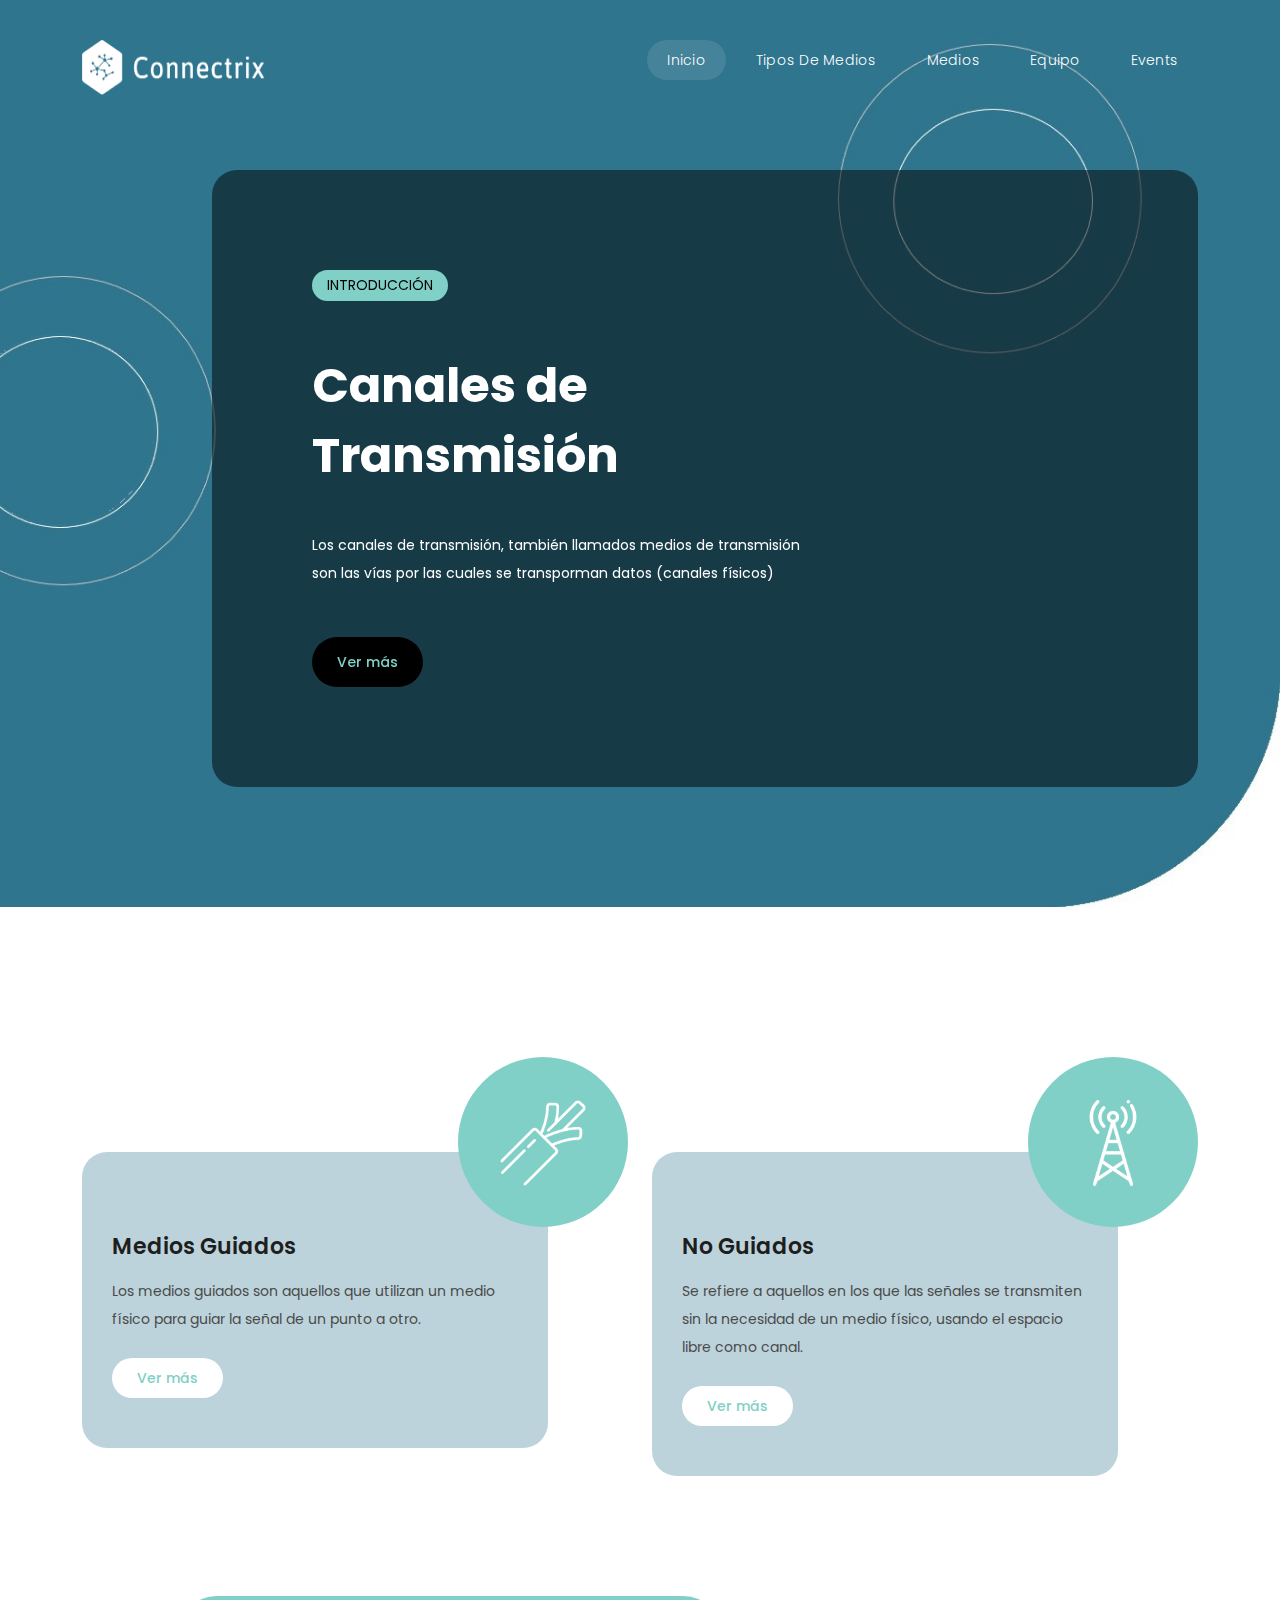
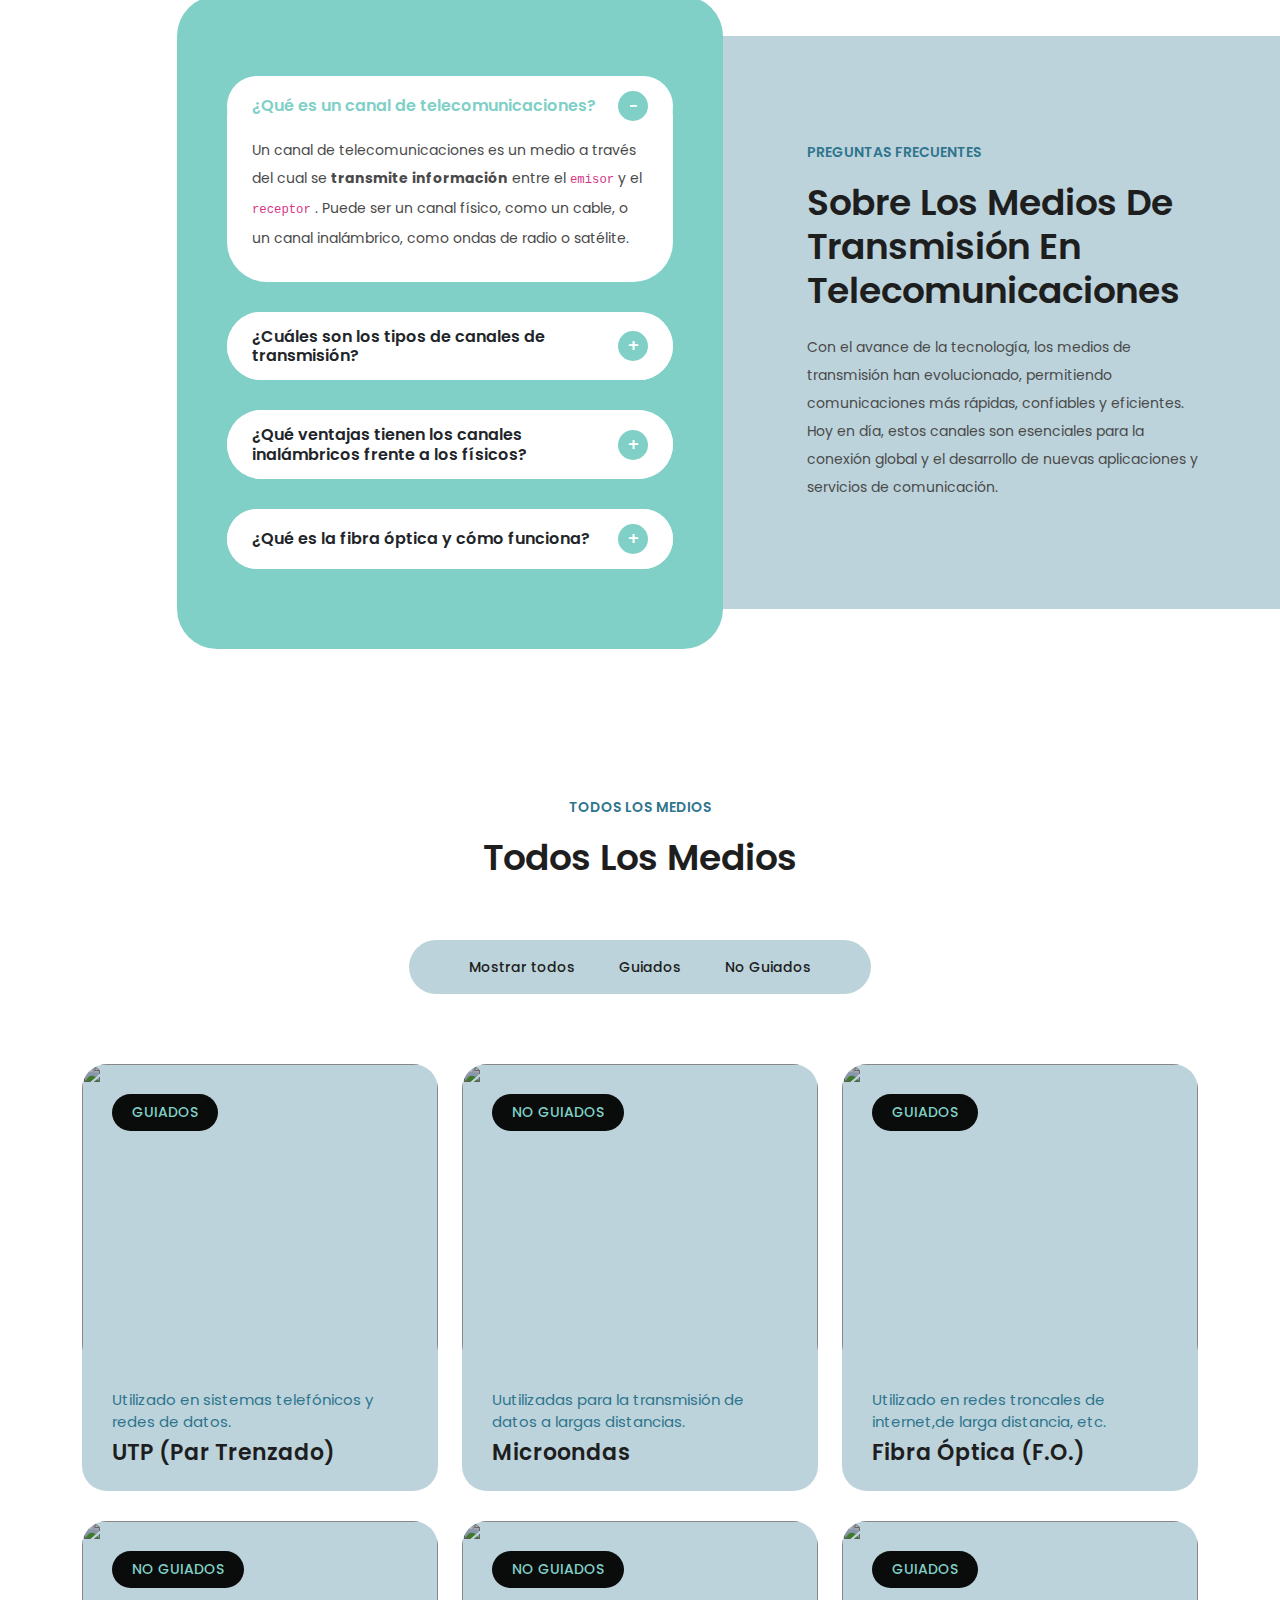
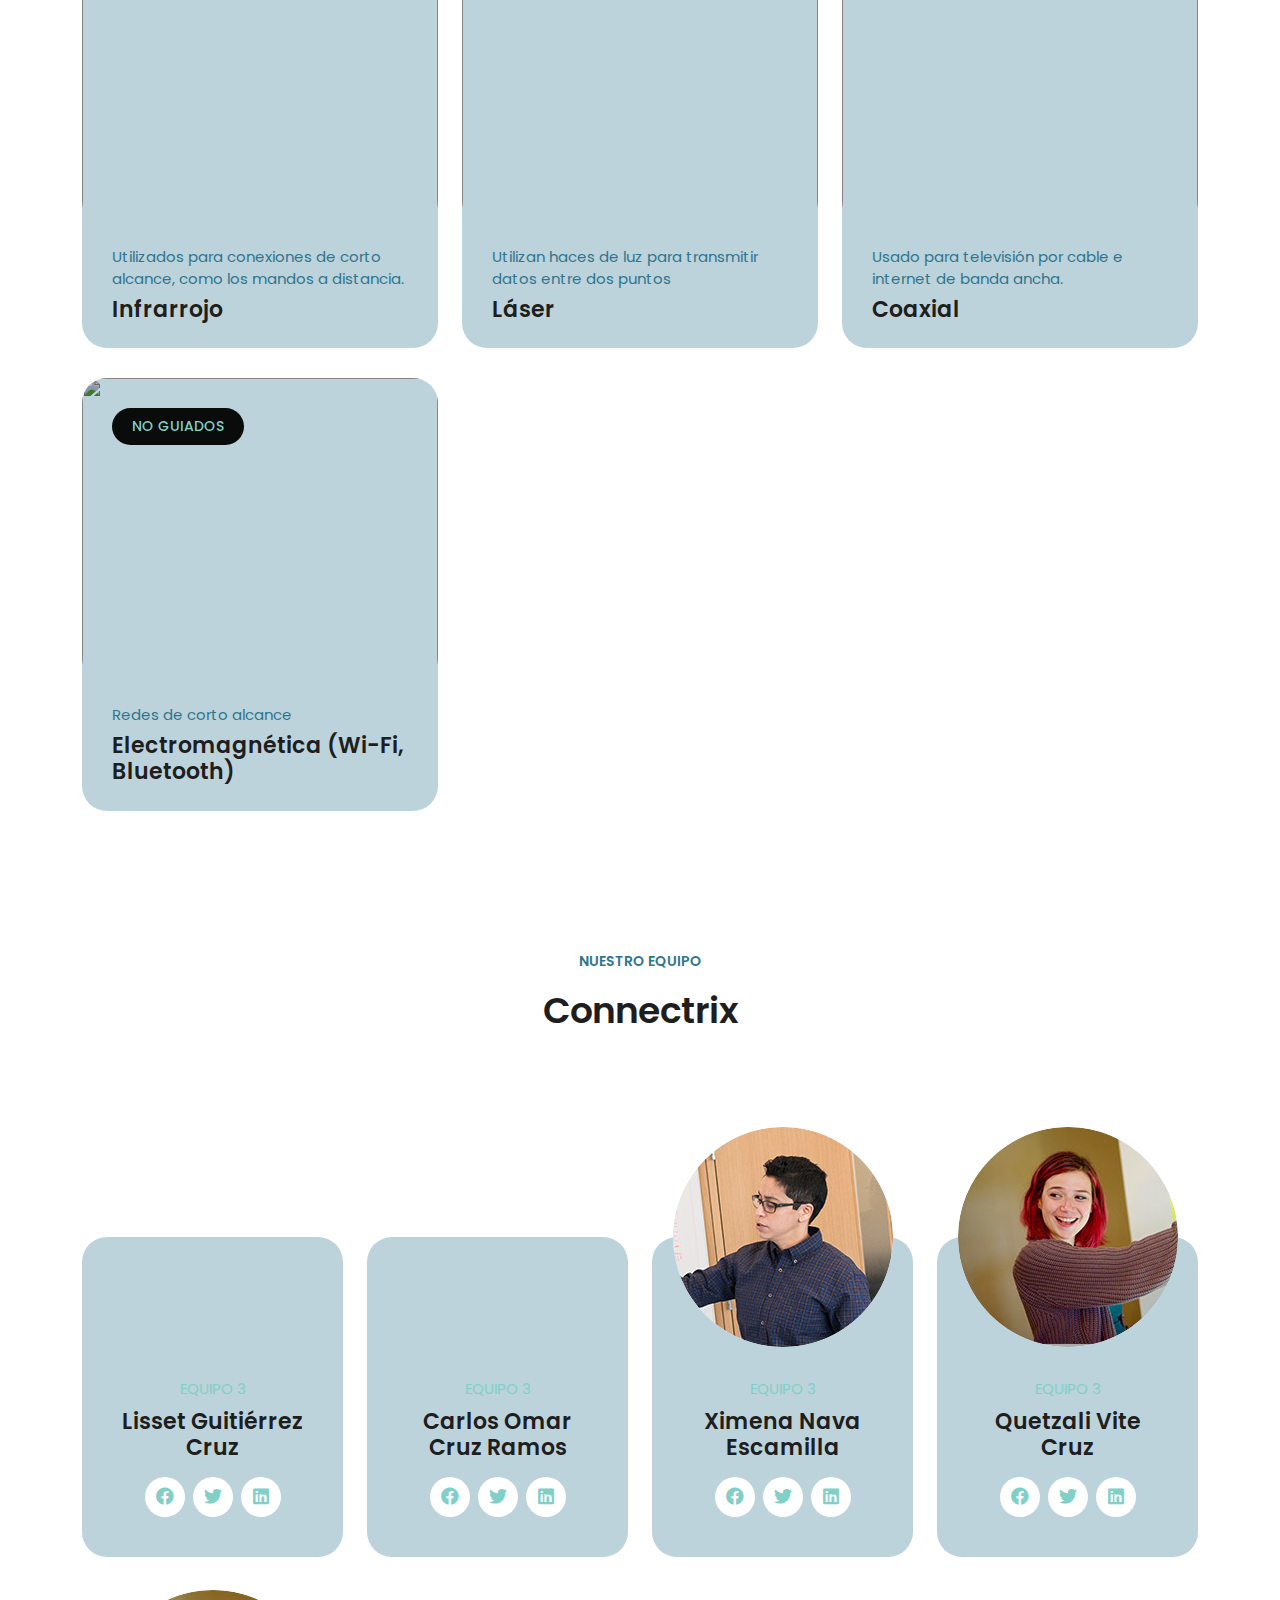
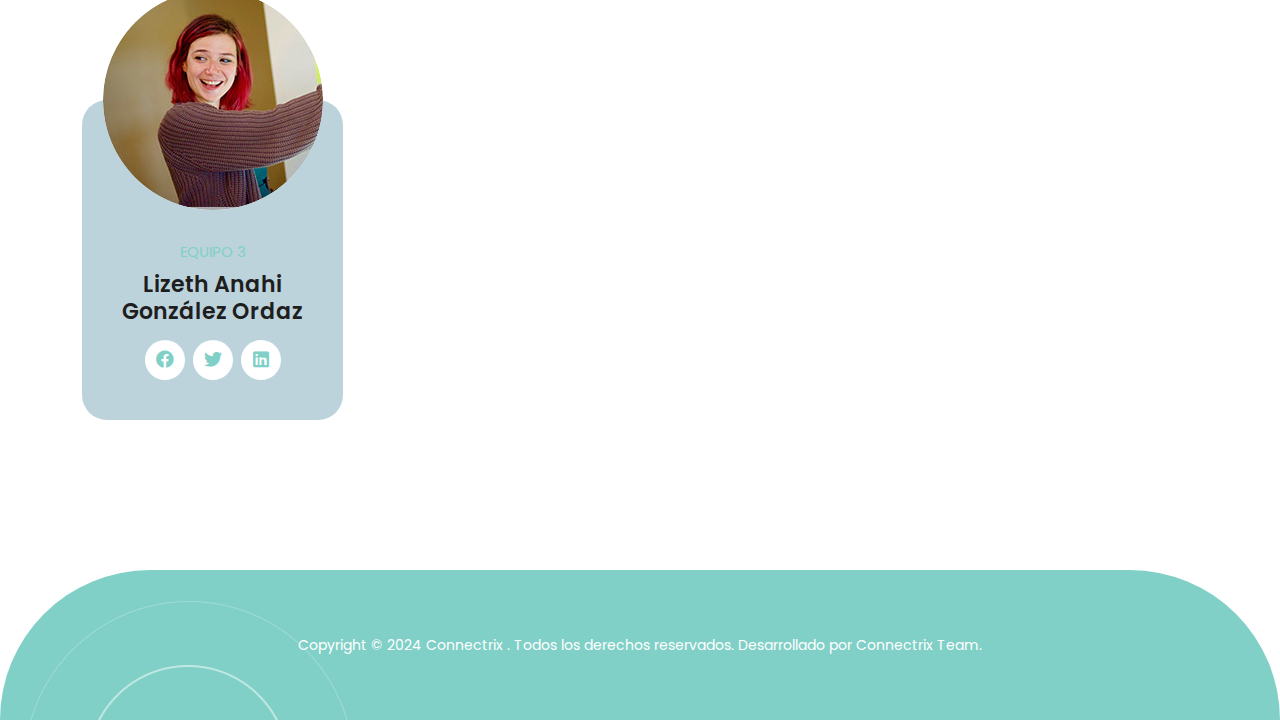
==== Connectrix/index.html @ 6fc040f7 "Add files via upload" ====
<!DOCTYPE html>
<html lang="es">

  <head>

    <meta charset="utf-8">
    <meta name="viewport" content="width=device-width, initial-scale=1, shrink-to-fit=no">
    <link href="https://fonts.googleapis.com/css2?family=Poppins:wght@100;200;300;400;500;600;700;800;900&display=swap" rel="stylesheet">

    <title>Connectrix | Telecomunicaciónes </title>
    <!-- Favicon -->
    <link rel="icon" type="image/x-icon" href="assets/images/logos/favicon.png">

    <!-- Bootstrap core CSS -->
    <link href="vendor/bootstrap/css/bootstrap.min.css" rel="stylesheet">


    <!-- Additional CSS Files -->
    <link rel="stylesheet" href="assets/css/fontawesome.css">
    <link rel="stylesheet" href="assets/css/templatemo-scholar.css">
    <link rel="stylesheet" href="assets/css/owl.css">
    <link rel="stylesheet" href="assets/css/animate.css">
    <link rel="stylesheet"href="https://unpkg.com/swiper@7/swiper-bundle.min.css"/>
<!--

TemplateMo 586 Scholar

https://templatemo.com/tm-586-scholar

-->
  </head>

<body>

  <!-- ***** Preloader Start ***** -->
  <div id="js-preloader" class="js-preloader">
    <div class="preloader-inner">
      <span class="dot"></span>
      <div class="dots">
        <span></span>
        <span></span>
        <span></span>
      </div>
    </div>
  </div>
  <!-- ***** Preloader End ***** -->

  <!-- ***** Header Area Start ***** -->
  <header class="header-area header-sticky">
    <div class="container">
        <div class="row">
            <div class="col-12">
                <nav class="main-nav">
                    <!-- ***** Logo Start ***** -->
                    <a href="index.html" class="logo">
                      <img src="assets/images/logos/logo_dark.png" class="img-fluid" style="height: 55px;"  alt="Responsive image">
                      
                    </a>
                    <!-- ***** Logo End ***** -->
                    <!-- ***** Serach Start ***** -->
                    <!--<div class="search-input">
                      <form id="search" action="#">
                        <input type="text" placeholder="Type Something" id='searchText' name="searchKeyword" onkeypress="handle" />
                        <i class="fa fa-search"></i>
                      </form>
                    </div> -->
                    <!-- ***** Serach Start ***** -->
                    <!-- ***** Menu Start ***** -->
                    <ul class="nav">
                      <li class="scroll-to-section"><a href="#top" class="active">Inicio</a></li>
                      <li class="scroll-to-section"><a href="#typeM">Tipos de Medios</a></li>
                      <li class="scroll-to-section"><a href="#media">Medios</a></li>
                      <li class="scroll-to-section"><a href="#team">Equipo</a></li>
                      <li class="scroll-to-section"><a href="#events">Events</a></li>
                      <!--<li class="scroll-to-section"><a href="#contact">Register Now!</a></li>-->
                  </ul>   
                    <a class='menu-trigger'>
                        <span>Menu</span>
                    </a>
                    <!-- ***** Menu End ***** -->
                </nav>
            </div>
        </div>
    </div>
  </header>
  <!-- ***** Header Area End ***** -->

  <div class="main-banner" id="top">
    <div class="container">
      <div class="row">
        <div class="col-lg-12">
          <div class="owl-carousel owl-banner">
            <div class="item item-1">
              <div class="header-text">
                <span class="category">Introducción</span>
                <h2>Canales de Transmisión</h2>
                <p>
                  Los canales de transmisión, también llamados medios de transmisión son las vías por las cuales se transporman datos (canales físicos)
                </p>
                <div class="buttons">
                  <div class="main-button">
                    <a href="pages/medios.html">Ver más</a>
                  </div>
                  <!--<div class="icon-button">
                    <a href="#"><i class="fa fa-play"></i> What's Scholar</a>
                  </div>-->
                </div>
              </div>
            </div>
            <!--<div class="item item-2">
              <div class="header-text">
                <span class="category">Best Result</span>
                <h2>Get the best result out of your effort</h2>
                <p>You are allowed to use this template for any educational or commercial purpose. You are not allowed to re-distribute the template ZIP file on any other website.</p>
                <div class="buttons">
                  <div class="main-button">
                    <a href="#">Request Demo</a>
                  </div>
                  <div class="icon-button">
                    <a href="#"><i class="fa fa-play"></i> What's the best result?</a>
                  </div>
                </div>
              </div>
            </div>
            <div class="item item-3">
              <div class="header-text">
                <span class="category">Online Learning</span>
                <h2>Online Learning helps you save the time</h2>
                <p>Lorem ipsum dolor sit amet, consectetur adipiscing elit, sed do eiusmod temporious incididunt ut labore et dolore magna aliqua suspendisse.</p>
                <div class="buttons">
                  <div class="main-button">
                    <a href="#">Request Demo</a>
                  </div>
                  <div class="icon-button">
                    <a href="#"><i class="fa fa-play"></i> What's Online Course?</a>
                  </div>
                </div>
              </div>
            </div> -->
          </div>
        </div>
      </div>
    </div>
  </div>

  <div class="services section" id="typeM">
    <div class="container">
      <div class="row">
        <div class="col-lg-6 col-md-6">
          <div class="service-item">
            <div class="icon">
              <img src="assets/images/cable.png" >
            </div>
            <div class="main-content">
              <h4>Medios Guiados</h4>
              <p>
                Los medios guiados son aquellos que utilizan un medio físico para guiar la señal de un punto a otro.
              </p>
              <div class="main-button">
                <a href="pages/Mguiados.html">Ver más</a>
              </div>
            </div>
          </div>
        </div>
        <div class="col-lg-6 col-md-6">
          <div class="service-item">
            <div class="icon">
              <img src="assets/images/senal.png" >
            </div>
            <div class="main-content">
              <h4>No Guiados</h4>
              <p>
                Se refiere a aquellos en los que las señales se transmiten sin la necesidad de un medio físico, usando el espacio libre como canal.
              </p>
              <div class="main-button">
                <a href="pages/noGuiados.html">Ver más</a>
              </div>
            </div>
          </div>
        </div>
        <!--<div class="col-lg-4 col-md-6">
          <div class="service-item">
            <div class="icon">
              <img src="assets/images/service-03.png" alt="web experts">
            </div>
            <div class="main-content">
              <h4>Web Experts</h4>
              <p>You can start learning HTML CSS by modifying free templates from our website too.</p>
              <div class="main-button">
                <a href="#">Read More</a>
              </div>
            </div>
          </div>
        </div>-->
      
      </div>
    </div>
  </div>

  <div class="section about-us">
    <div class="container">
      <div class="row">
        <div class="col-lg-6 offset-lg-1">
          <div class="accordion" id="accordionExample">
            <div class="accordion-item">
              <h2 class="accordion-header" id="headingOne">
                <button class="accordion-button" type="button" data-bs-toggle="collapse" data-bs-target="#collapseOne" aria-expanded="true" aria-controls="collapseOne">
                  ¿Qué es un canal de telecomunicaciones?
                </button>
              </h2>
              <div id="collapseOne" class="accordion-collapse collapse show" aria-labelledby="headingOne" data-bs-parent="#accordionExample">
                <div class="accordion-body">
                  Un canal de telecomunicaciones es un medio a través del cual se <strong>transmite información</strong> entre el <code>emisor</code>  y el <code>receptor</code> . 
                  Puede ser un canal físico, como un cable, o un canal inalámbrico, como ondas de radio o satélite. 
                  
                </div>
              </div>
            </div>
            <div class="accordion-item">
              <h2 class="accordion-header" id="headingTwo">
                <button class="accordion-button collapsed" type="button" data-bs-toggle="collapse" data-bs-target="#collapseTwo" aria-expanded="false" aria-controls="collapseTwo">
                  ¿Cuáles son los tipos de canales de transmisión?
                </button>
              </h2>
              <div id="collapseTwo" class="accordion-collapse collapse" aria-labelledby="headingTwo" data-bs-parent="#accordionExample">
                <div class="accordion-body">
                  Los principales tipos de canales de transmisión son los  <strong>canales guiados</strong> (cables de cobre, fibra óptica) y los  <strong>canales no guiados</strong>
                  (ondas de radio, microondas, satélites). Cada uno tiene diferentes características en cuanto a alcance, velocidad y calidad de transmisión. 
                </div>
              </div>
            </div>
            <div class="accordion-item">
              <h2 class="accordion-header" id="headingThree">
                <button class="accordion-button collapsed" type="button" data-bs-toggle="collapse" data-bs-target="#collapseThree" aria-expanded="false" aria-controls="collapseThree">
                  ¿Qué ventajas tienen los canales inalámbricos frente a los físicos?
                </button>
              </h2>
              <div id="collapseThree" class="accordion-collapse collapse" aria-labelledby="headingThree" data-bs-parent="#accordionExample">
                <div class="accordion-body">
                  Los canales inalámbricos permiten una mayor <strong>flexibilidad y movilidad</strong> , ya que no requieren de una infraestructura física para la transmisión de datos. 
                  Sin embargo, pueden estar más sujetos a <strong>interferencias</strong> y tener un <strong>ancho de banda menor</strong> comparado con los canales guiados como la fibra óptica.
                  
                </div>
              </div>
            </div>
            <div class="accordion-item">
              <h2 class="accordion-header" id="headingFour">
                <button class="accordion-button collapsed" type="button" data-bs-toggle="collapse" data-bs-target="#collapseFour" aria-expanded="false" aria-controls="collapseFour">
                  ¿Qué es la fibra óptica y cómo funciona?
                </button>
              </h2>
              <div id="collapseFour" class="accordion-collapse collapse" aria-labelledby="headingFour" data-bs-parent="#accordionExample">
                <div class="accordion-body">
                  La fibra óptica es un medio de transmisión que utiliza pulsos de luz para transportar información a largas distancias. 
                  <code>Ofrece una velocidad y calidad de transmisión superiores </code>a la de los cables de cobre tradicionales y es menos susceptible a interferencias electromagnéticas.
                  
                </div>
              </div>
            </div>
          </div>
        </div>
        <div class="col-lg-5 align-self-center">
          <div class="section-heading">
            <h6>Preguntas frecuentes</h6>
            <h2>Sobre los Medios de Transmisión en Telecomunicaciones</h2>
            <p>
              Con el avance de la tecnología, los medios de transmisión han evolucionado, permitiendo comunicaciones más rápidas, 
              confiables y eficientes. Hoy en día, estos canales son esenciales para la conexión global y el desarrollo de nuevas 
              aplicaciones y servicios de comunicación.

            
            </p>
            <!--<div class="main-button">
              <a href="#">Discover More</a>
            </div>-->
          </div>
        </div>
      </div>
    </div>
  </div>

  <section class="section courses" id="media" >
    <div class="container">
      <div class="row">
        <div class="col-lg-12 text-center">
          <div class="section-heading">
            <h6>Todos los medios</h6>
            <h2>Todos los medios</h2>
          </div>
        </div>
      </div>
      <ul class="event_filter">
        <li>
          <a class="is_active" href="#!" data-filter="*">Mostrar todos</a>
        </li>
        <li>
          <a href="#!" data-filter=".design">Guiados</a>
        </li>
        <li>
          <a href="#!" data-filter=".development">No Guiados</a>
        </li>
        <!--<li>
          <a href="#!" data-filter=".wordpress">Wordpress</a>
        </li>-->
      </ul>
      <div class="row event_box">
        <div class="col-lg-4 col-md-6 align-self-center mb-30 event_outer col-md-6 design">
          <div class="events_item">
            <div class="thumb">
              <a href="#"><img src="https://fibremex.com/fibra-optica/public/images/img_spl/productos/OPCABOCAT5ESAZ/1.jpg" alt=""></a>
              <span class="category">Guiados</span>
              <!--<span class="price"><h6><em></em>guiados</h6></span>-->
            </div>
            <div class="down-content">
              <span class="author">Utilizado en sistemas telefónicos y redes de datos.</span>
              <h4>UTP (Par Trenzado)</h4>
              
              
            </div>
          </div>
        </div>
        <div class="col-lg-4 col-md-6 align-self-center mb-30 event_outer col-md-6  development">
          <div class="events_item">
            <div class="thumb">
              <a href="pages/microondas.html"><img src="https://www.musbe.cl/wp-content/uploads/2020/08/Musbe-Enlaces-Microondas-03.jpg" alt=""></a>
              <span class="category">No guiados</span>
            </div>
            <div class="down-content">
              <span class="author">Uutilizadas para la transmisión de datos a largas distancias.</span>
              <h4>Microondas</h4>
            </div>
          </div>
        </div>
        <div class="col-lg-4 col-md-6 align-self-center mb-30 event_outer col-md-6 design ">
          <div class="events_item">
            <div class="thumb">
              <a href="#"><img src="https://img.redestelecom.es/wp-content/uploads/2024/04/11152957/Apertura-scaled.jpeg" alt=""></a>
              <span class="category">Guiados</span>
              
            </div>
            <div class="down-content">
              <span class="author">Utilizado en redes troncales de internet,de larga distancia, etc.</span>
              <h4>Fibra Óptica (F.O.)</h4>
            </div>
          </div>
        </div>
        <div class="col-lg-4 col-md-6 align-self-center mb-30 event_outer col-md-6 development">
          <div class="events_item">
            <div class="thumb">
              <a href="pages/infrarojos.html"><img src="https://encrypted-tbn0.gstatic.com/images?q=tbn:ANd9GcRzYGO8O2UKRld-AJ_TJxRIexpw_FXHGdGDuQ&s" alt=""></a>
              <span class="category">no guiados</span>
            </div>
            <div class="down-content">
              <span class="author">Utilizados para conexiones de corto alcance, como los mandos a distancia.</span>
              <h4>Infrarrojo</h4>
            </div>
          </div>
        </div>
        <div class="col-lg-4 col-md-6 align-self-center mb-30 event_outer col-md-6 development">
          <div class="events_item">
            <div class="thumb">
              <a href="pages/laser.html"><img src="https://smd-cms.nasa.gov/ciencia/wp-content/uploads/sites/2/2023/06/image_for_lcrd_feature_one-jpg.webp" alt=""></a>
              <span class="category">No guiados</span>
            </div>
            <div class="down-content">
              <span class="author">Utilizan haces de luz para transmitir datos entre dos puntos</span>
              <h4>Láser</h4>
            </div>
          </div>
        </div>
        <div class="col-lg-4 col-md-6 align-self-center mb-30 event_outer col-md-6 design">
          <div class="events_item">
            <div class="thumb">
              <a href="#"><img src="https://cdn.shopify.com/s/files/1/0776/9597/5699/files/What_are_the_characteristics_of_a_coaxial_network_cable_-0.jpg?v=1698714389" alt=""></a>
              <span class="category">Guiados</span>
              
            </div>
            <div class="down-content">
              <span class="author">Usado para televisión por cable e internet de banda ancha.</span>
              <h4>Coaxial</h4>
            </div>
          </div>
        </div>
        <div class="col-lg-4 col-md-6 align-self-center mb-30 event_outer col-md-6 development">
          <div class="events_item">
            <div class="thumb">
              <a href="pages/electroM.html"><img src="https://www.comunidad.madrid/sites/default/files/styles/colorbox_modal/public/antenas.jpg?itok=JbUILfsX" alt=""></a>
              <span class="category">No guiados</span>
            </div>
            <div class="down-content">
              <span class="author">Redes de corto alcance</span>
              <h4>Electromagnética (Wi-Fi, Bluetooth)</h4>
            </div>
          </div>
        </div>
      </div>
    </div>
  </section>

  <!--<div class="section fun-facts">
    <div class="container">
      <div class="row">
        <div class="col-lg-12">
          <div class="wrapper">
            <div class="row">
              <div class="col-lg-3 col-md-6">
                <div class="counter">
                  <h2 class="timer count-title count-number" data-to="150" data-speed="1000"></h2>
                   <p class="count-text ">Happy Students</p>
                </div>
              </div>
              <div class="col-lg-3 col-md-6">
                <div class="counter">
                  <h2 class="timer count-title count-number" data-to="804" data-speed="1000"></h2>
                  <p class="count-text ">Course Hours</p>
                </div>
              </div>
              <div class="col-lg-3 col-md-6">
                <div class="counter">
                  <h2 class="timer count-title count-number" data-to="50" data-speed="1000"></h2>
                  <p class="count-text ">Employed Students</p>
                </div>
              </div>
              <div class="col-lg-3 col-md-6">
                <div class="counter end">
                  <h2 class="timer count-title count-number" data-to="15" data-speed="1000"></h2>
                  <p class="count-text ">Years Experience</p>
                </div>
              </div>
            </div>
          </div>
        </div>
      </div>
    </div>
  </div> -->

  <div class="team section" id="team">
    <div class="container">
      <div class="row">
        <div class="col-lg-12  text-center">
          <div class="section-heading">
            <h6>Nuestro equipo </h6>
            <h2>Connectrix</h2>
          </div>
        </div>
        <div class="col-lg-3 col-md-6">
          <div class="team-member">
            <div class="main-content">
              <img src="assets/images/liss.jpg" alt="">
              <span class="category">EQUIPO 3</span>
              <h4>Lisset Guitiérrez Cruz</h4>
              <ul class="social-icons">
                <li><a href="#"><i class="fab fa-facebook"></i></a></li>
                <li><a href="#"><i class="fab fa-twitter"></i></a></li>
                <li><a href="#"><i class="fab fa-linkedin"></i></a></li>
              </ul>
            </div>
          </div>
        </div>
        <div class="col-lg-3 col-md-6">
          <div class="team-member">
            <div class="main-content">
              <img src="assets/images/Carlos.jpg" alt="">
              <span class="category">EQUIPO 3</span>
              <h4>Carlos Omar Cruz Ramos</h4>
              <ul class="social-icons">
                <li><a href="#"><i class="fab fa-facebook"></i></a></li>
                <li><a href="#"><i class="fab fa-twitter"></i></a></li>
                <li><a href="#"><i class="fab fa-linkedin"></i></a></li>
              </ul>
            </div>
          </div>
        </div>
        <div class="col-lg-3 col-md-6">
          <div class="team-member">
            <div class="main-content">
              <img src="assets/images/member-03.jpg" alt="">
              <span class="category">EQUIPO 3</span>
              <h4>Ximena Nava Escamilla</h4>
              <ul class="social-icons">
                <li><a href="#"><i class="fab fa-facebook"></i></a></li>
                <li><a href="#"><i class="fab fa-twitter"></i></a></li>
                <li><a href="#"><i class="fab fa-linkedin"></i></a></li>
              </ul>
            </div>
          </div>
        </div>
        <div class="col-lg-3 col-md-6">
          <div class="team-member">
            <div class="main-content">
              <img src="assets/images/member-04.jpg" alt="">
              <span class="category">EQUIPO 3</span>
              <h4>Quetzali Vite Cruz</h4>
              <ul class="social-icons">
                <li><a href="#"><i class="fab fa-facebook"></i></a></li>
                <li><a href="#"><i class="fab fa-twitter"></i></a></li>
                <li><a href="#"><i class="fab fa-linkedin"></i></a></li>
              </ul>
            </div>
          </div>
        </div>    
        <div class="col-lg-3 col-md-6">
          <div class="team-member">
            <div class="main-content">
              <img src="assets/images/member-04.jpg" alt="">
              <span class="category">EQUIPO 3</span>
              <h4>Lizeth Anahi González Ordaz</h4>
              <ul class="social-icons">
                <li><a href="#"><i class="fab fa-facebook"></i></a></li>
                <li><a href="#"><i class="fab fa-twitter"></i></a></li>
                <li><a href="#"><i class="fab fa-linkedin"></i></a></li>
              </ul>
            </div>
          </div>
        </div>
        
      </div>
    </div>
  </div> 

  <!--<div class="section testimonials">
    <div class="container">
      <div class="row">
        <div class="col-lg-7">
          <div class="owl-carousel owl-testimonials">
            <div class="item">
              <p>“Please tell your friends or collegues about TemplateMo website. Anyone can access the website to download free templates. Thank you for visiting.”</p>
              <div class="author">
                <img src="assets/images/testimonial-author.jpg" alt="">
                <span class="category">Full Stack Master</span>
                <h4>Claude David</h4>
              </div>
            </div>
            <div class="item">
              <p>“Lorem ipsum dolor sit amet, consectetur adipiscing elit, sed do eiusmod tempor incididunt ut labore et dolore magna aliqua. Quis ipsum suspendisse ultrices gravid.”</p>
              <div class="author">
                <img src="assets/images/testimonial-author.jpg" alt="">
                <span class="category">UI Expert</span>
                <h4>Thomas Jefferson</h4>
              </div>
            </div>
            <div class="item">
              <p>“Scholar is free website template provided by TemplateMo for educational related websites. This CSS layout is based on Bootstrap v5.3.0 framework.”</p>
              <div class="author">
                <img src="assets/images/testimonial-author.jpg" alt="">
                <span class="category">Digital Animator</span>
                <h4>Stella Blair</h4>
              </div>
            </div>
          </div>
        </div>
        <div class="col-lg-5 align-self-center">
          <div class="section-heading">
            <h6>TESTIMONIALS</h6>
            <h2>What they say about us?</h2>
            <p>You can search free CSS templates on Google using different keywords such as templatemo portfolio, templatemo gallery, templatemo blue color, etc.</p>
          </div>
        </div>
      </div>
    </div>
  </div>-->

  <!--<div class="section events" id="events">
    <div class="container">
      <div class="row">
        <div class="col-lg-12 text-center">
          <div class="section-heading">
            <h6>Schedule</h6>
            <h2>Upcoming Events</h2>
          </div>
        </div>
        <div class="col-lg-12 col-md-6">
          <div class="item">
            <div class="row">
              <div class="col-lg-3">
                <div class="image">
                  <img src="assets/images/event-01.jpg" alt="">
                </div>
              </div>
              <div class="col-lg-9">
                <ul>
                  <li>
                    <span class="category">Web Design</span>
                    <h4>UI Best Practices</h4>
                  </li>
                  <li>
                    <span>Date:</span>
                    <h6>16 Feb 2036</h6>
                  </li>
                  <li>
                    <span>Duration:</span>
                    <h6>22 Hours</h6>
                  </li>
                  <li>
                    <span>Price:</span>
                    <h6>$120</h6>
                  </li>
                </ul>
                <a href="#"><i class="fa fa-angle-right"></i></a>
              </div>
            </div>
          </div>
        </div>
        <div class="col-lg-12 col-md-6">
          <div class="item">
            <div class="row">
              <div class="col-lg-3">
                <div class="image">
                  <img src="assets/images/event-02.jpg" alt="">
                </div>
              </div>
              <div class="col-lg-9">
                <ul>
                  <li>
                    <span class="category">Front End</span>
                    <h4>New Design Trend</h4>
                  </li>
                  <li>
                    <span>Date:</span>
                    <h6>24 Feb 2036</h6>
                  </li>
                  <li>
                    <span>Duration:</span>
                    <h6>30 Hours</h6>
                  </li>
                  <li>
                    <span>Price:</span>
                    <h6>$320</h6>
                  </li>
                </ul>
                <a href="#"><i class="fa fa-angle-right"></i></a>
              </div>
            </div>
          </div>
        </div>
        <div class="col-lg-12 col-md-6">
          <div class="item">
            <div class="row">
              <div class="col-lg-3">
                <div class="image">
                  <img src="assets/images/event-03.jpg" alt="">
                </div>
              </div>
              <div class="col-lg-9">
                <ul>
                  <li>
                    <span class="category">Full Stack</span>
                    <h4>Web Programming</h4>
                  </li>
                  <li>
                    <span>Date:</span>
                    <h6>12 Mar 2036</h6>
                  </li>
                  <li>
                    <span>Duration:</span>
                    <h6>48 Hours</h6>
                  </li>
                  <li>
                    <span>Price:</span>
                    <h6>$440</h6>
                  </li>
                </ul>
                <a href="#"><i class="fa fa-angle-right"></i></a>
              </div>
            </div>
          </div>
        </div>
      </div>
    </div>
  </div> -->

  <!--<div class="contact-us section" id="contact">
    <div class="container">
      <div class="row">
        <div class="col-lg-6  align-self-center">
          <div class="section-heading">
            <h6>Contact Us</h6>
            <h2>Feel free to contact us anytime</h2>
            <p>Thank you for choosing our templates. We provide you best CSS templates at absolutely 100% free of charge. You may support us by sharing our website to your friends.</p>
            <div class="special-offer">
              <span class="offer">off<br><em>50%</em></span>
              <h6>Valide: <em>24 April 2036</em></h6>
              <h4>Special Offer <em>50%</em> OFF!</h4>
              <a href="#"><i class="fa fa-angle-right"></i></a>
            </div>
          </div>
        </div>
        <div class="col-lg-6">
          <div class="contact-us-content">
            <form id="contact-form" action="" method="post">
              <div class="row">
                <div class="col-lg-12">
                  <fieldset>
                    <input type="name" name="name" id="name" placeholder="Your Name..." autocomplete="on" required>
                  </fieldset>
                </div>
                <div class="col-lg-12">
                  <fieldset>
                    <input type="text" name="email" id="email" pattern="[^ @]*@[^ @]*" placeholder="Your E-mail..." required="">
                  </fieldset>
                </div>
                <div class="col-lg-12">
                  <fieldset>
                    <textarea name="message" id="message" placeholder="Your Message"></textarea>
                  </fieldset>
                </div>
                <div class="col-lg-12">
                  <fieldset>
                    <button type="submit" id="form-submit" class="orange-button">Send Message Now</button>
                  </fieldset>
                </div>
              </div>
            </form>
          </div>
        </div>
      </div>
    </div>
  </div> -->

  <footer>
    <div class="container">
      <div class="col-lg-12">
        <p>Copyright © 2024 Connectrix . Todos los derechos reservados. Desarrollado por Connectrix Team. </p>
      </div>
    </div>
  </footer>

  <!-- Scripts -->
  <!-- Bootstrap core JavaScript -->
  <script src="vendor/jquery/jquery.min.js"></script>
  <script src="vendor/bootstrap/js/bootstrap.min.js"></script>
  <script src="assets/js/isotope.min.js"></script>
  <script src="assets/js/owl-carousel.js"></script>
  <script src="assets/js/counter.js"></script>
  <script src="assets/js/custom.js"></script>

  </body>
</html>
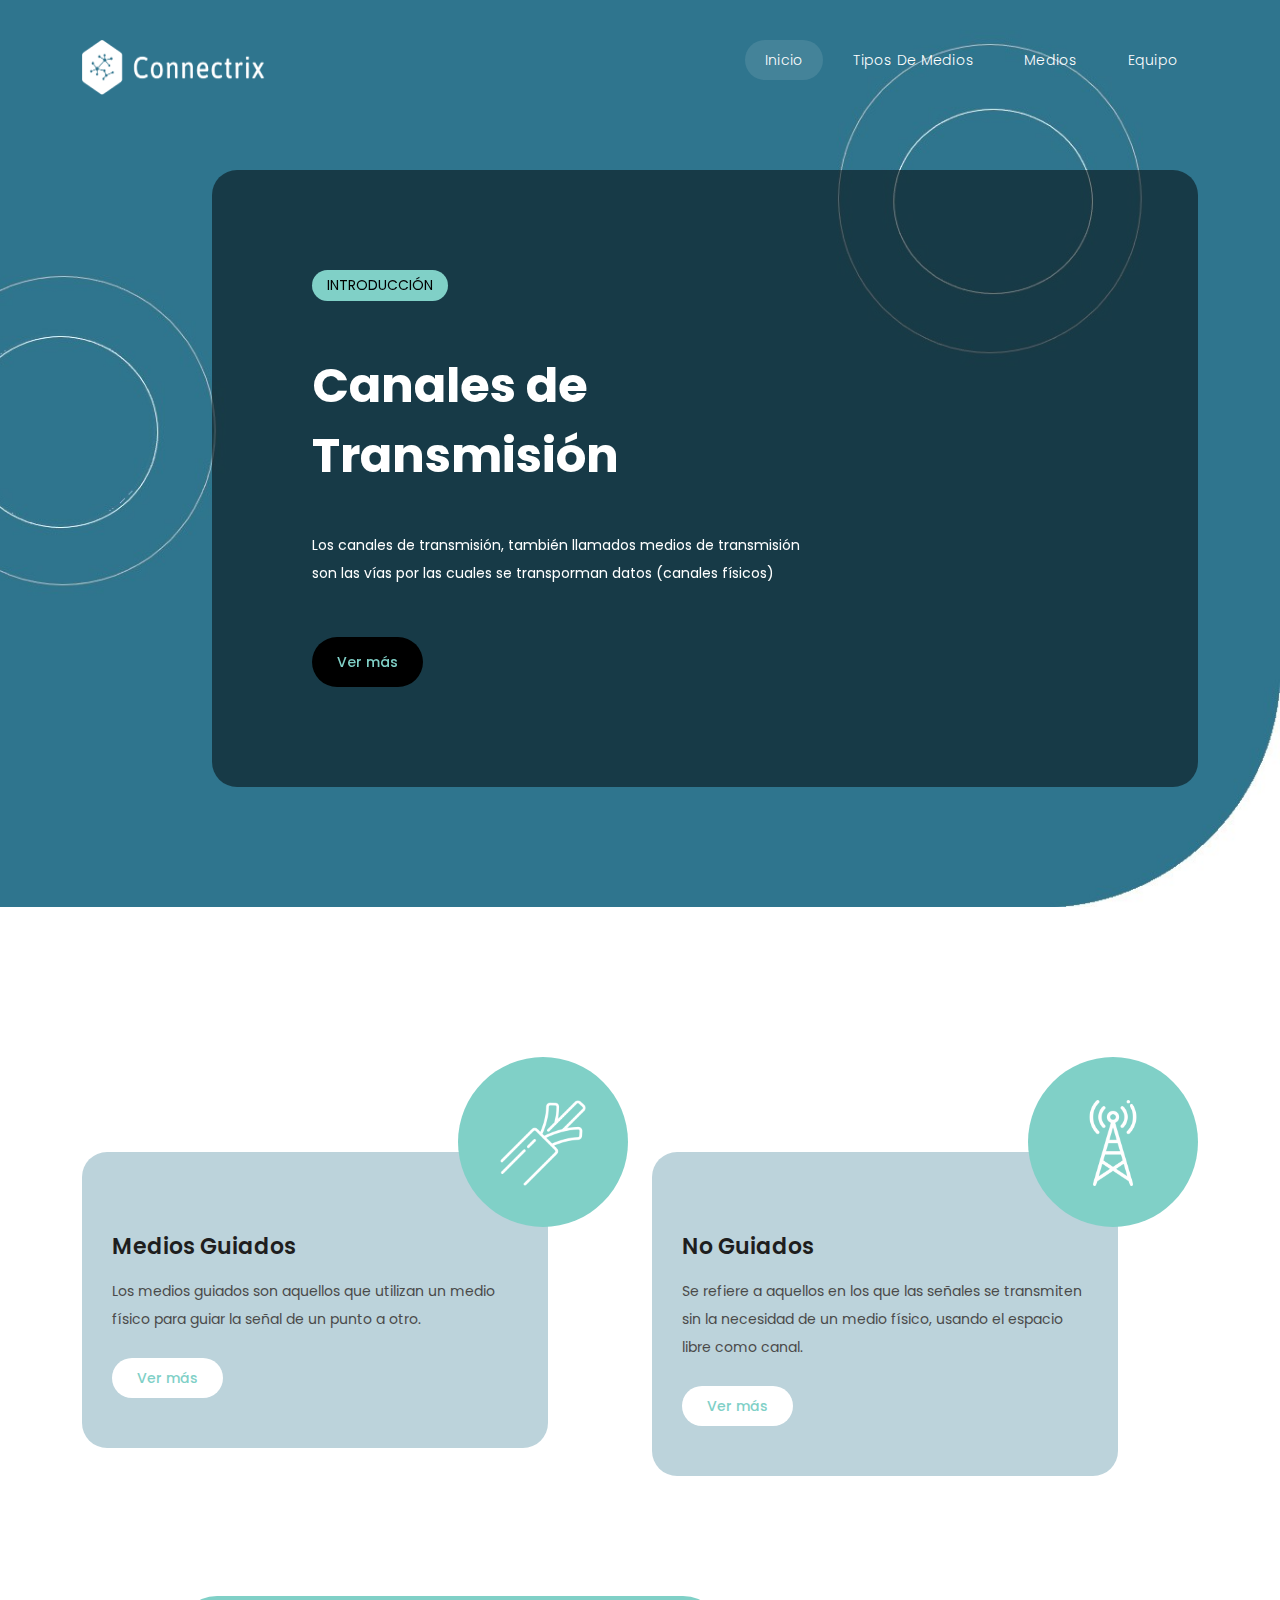
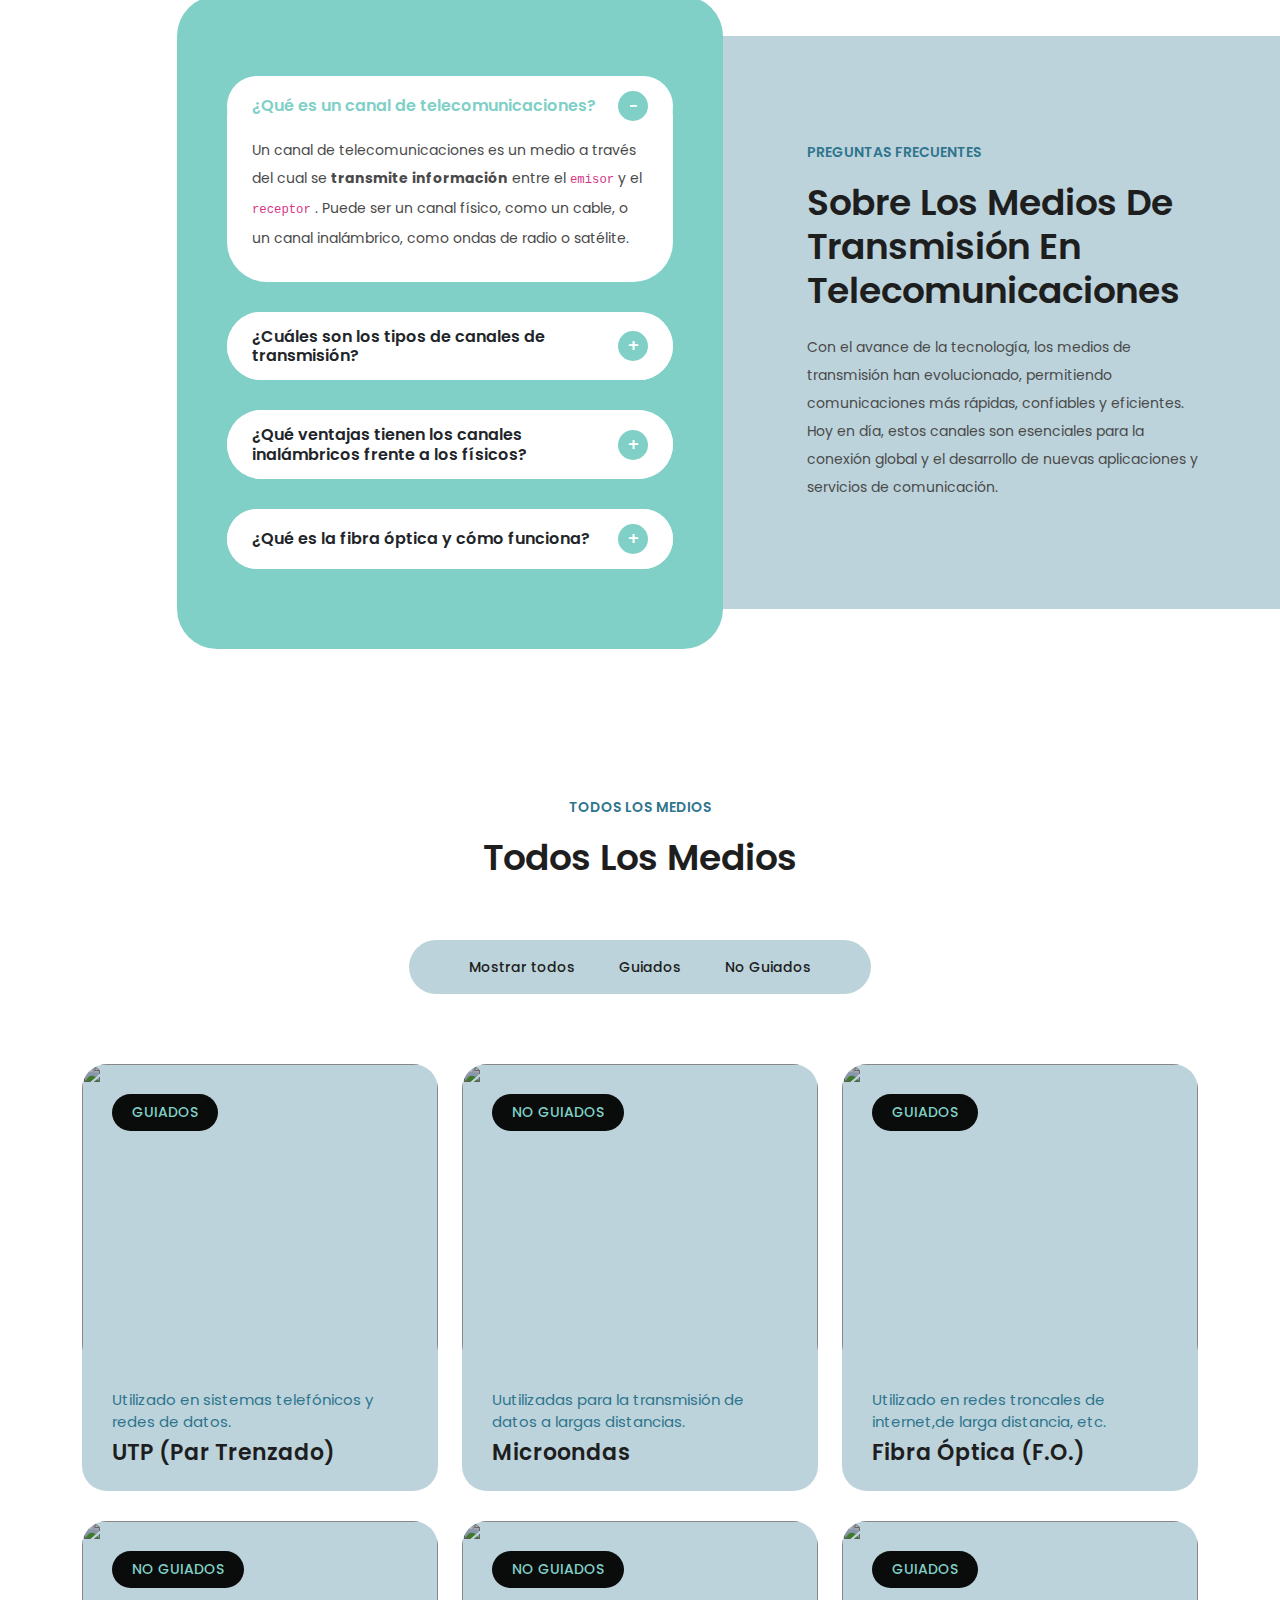
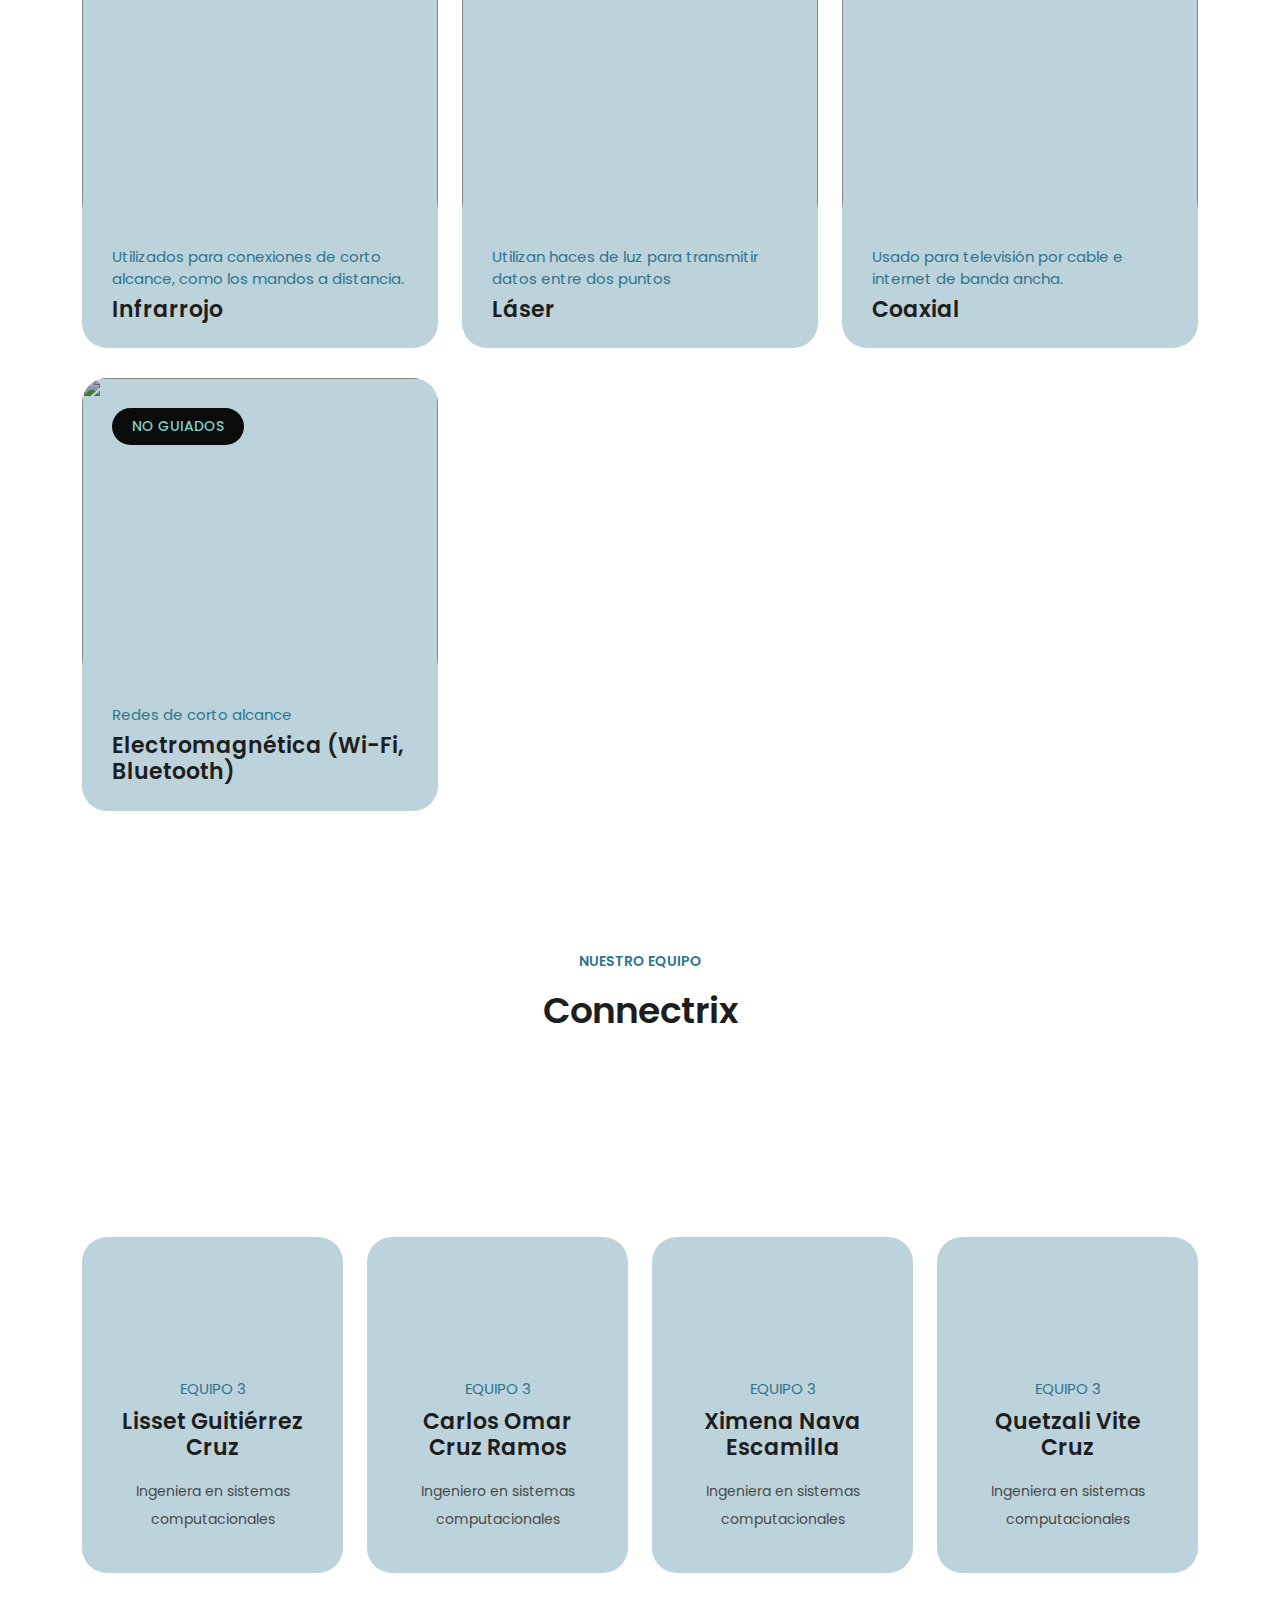
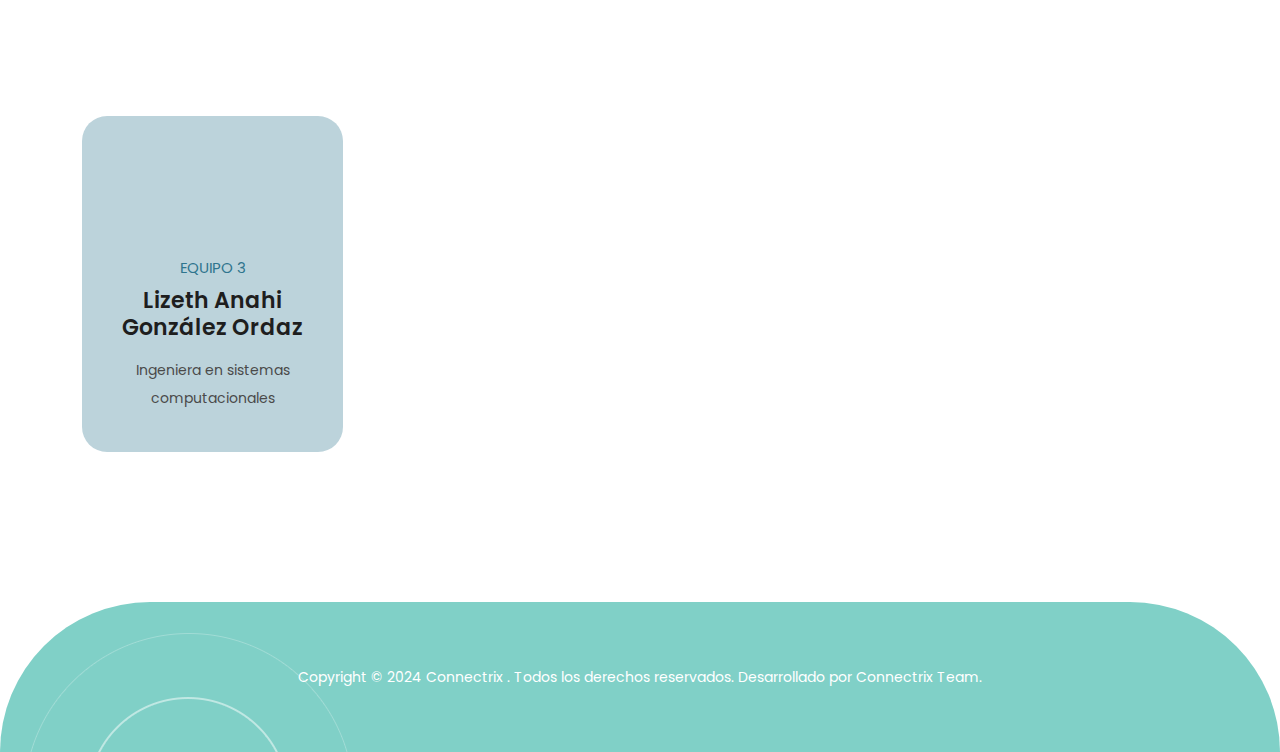
==== commit 0e9a6751: "Add files via upload" ====
--- a/Connectrix/index.html
+++ b/Connectrix/index.html
@@ -71,7 +71,7 @@
                       <li class="scroll-to-section"><a href="#typeM">Tipos de Medios</a></li>
                       <li class="scroll-to-section"><a href="#media">Medios</a></li>
                       <li class="scroll-to-section"><a href="#team">Equipo</a></li>
-                      <li class="scroll-to-section"><a href="#events">Events</a></li>
+                     
                       <!--<li class="scroll-to-section"><a href="#contact">Register Now!</a></li>-->
                   </ul>   
                     <a class='menu-trigger'>
@@ -178,21 +178,7 @@
             </div>
           </div>
         </div>
-        <!--<div class="col-lg-4 col-md-6">
-          <div class="service-item">
-            <div class="icon">
-              <img src="assets/images/service-03.png" alt="web experts">
-            </div>
-            <div class="main-content">
-              <h4>Web Experts</h4>
-              <p>You can start learning HTML CSS by modifying free templates from our website too.</p>
-              <div class="main-button">
-                <a href="#">Read More</a>
-              </div>
-            </div>
-          </div>
-        </div>-->
-      
+        
       </div>
     </div>
   </div>
@@ -307,7 +293,7 @@
         <div class="col-lg-4 col-md-6 align-self-center mb-30 event_outer col-md-6 design">
           <div class="events_item">
             <div class="thumb">
-              <a href="#"><img src="https://fibremex.com/fibra-optica/public/images/img_spl/productos/OPCABOCAT5ESAZ/1.jpg" alt=""></a>
+              <a href="pages/utp.html"><img src="https://fibremex.com/fibra-optica/public/images/img_spl/productos/OPCABOCAT5ESAZ/1.jpg" alt=""></a>
               <span class="category">Guiados</span>
               <!--<span class="price"><h6><em></em>guiados</h6></span>-->
             </div>
@@ -334,7 +320,7 @@
         <div class="col-lg-4 col-md-6 align-self-center mb-30 event_outer col-md-6 design ">
           <div class="events_item">
             <div class="thumb">
-              <a href="#"><img src="https://img.redestelecom.es/wp-content/uploads/2024/04/11152957/Apertura-scaled.jpeg" alt=""></a>
+              <a href="pages/fibra.html"><img src="https://img.redestelecom.es/wp-content/uploads/2024/04/11152957/Apertura-scaled.jpeg" alt=""></a>
               <span class="category">Guiados</span>
               
             </div>
@@ -371,7 +357,7 @@
         <div class="col-lg-4 col-md-6 align-self-center mb-30 event_outer col-md-6 design">
           <div class="events_item">
             <div class="thumb">
-              <a href="#"><img src="https://cdn.shopify.com/s/files/1/0776/9597/5699/files/What_are_the_characteristics_of_a_coaxial_network_cable_-0.jpg?v=1698714389" alt=""></a>
+              <a href="pages/coaxial.html"><img src="https://cdn.shopify.com/s/files/1/0776/9597/5699/files/What_are_the_characteristics_of_a_coaxial_network_cable_-0.jpg?v=1698714389" alt=""></a>
               <span class="category">Guiados</span>
               
             </div>
@@ -446,70 +432,50 @@
         <div class="col-lg-3 col-md-6">
           <div class="team-member">
             <div class="main-content">
-              <img src="assets/images/liss.jpg" alt="">
+              <img src="https://i.pinimg.com/236x/82/a9/3a/82a93a0e5c6de279e71f13c8f75f4f9e.jpg" alt="">
               <span class="category">EQUIPO 3</span>
               <h4>Lisset Guitiérrez Cruz</h4>
-              <ul class="social-icons">
-                <li><a href="#"><i class="fab fa-facebook"></i></a></li>
-                <li><a href="#"><i class="fab fa-twitter"></i></a></li>
-                <li><a href="#"><i class="fab fa-linkedin"></i></a></li>
-              </ul>
+              <p>Ingeniera en sistemas computacionales</p>
             </div>
           </div>
         </div>
         <div class="col-lg-3 col-md-6">
           <div class="team-member">
             <div class="main-content">
-              <img src="assets/images/Carlos.jpg" alt="">
+              <img src="https://static.wixstatic.com/media/449abe_7b15686b2118476da4a733a7861dd772~mv2.jpg/v1/fill/w_1080,h_1080,al_c,q_85/sn-color.jpg" alt="">
               <span class="category">EQUIPO 3</span>
               <h4>Carlos Omar Cruz Ramos</h4>
-              <ul class="social-icons">
-                <li><a href="#"><i class="fab fa-facebook"></i></a></li>
-                <li><a href="#"><i class="fab fa-twitter"></i></a></li>
-                <li><a href="#"><i class="fab fa-linkedin"></i></a></li>
-              </ul>
+              <p>Ingeniero en sistemas computacionales</p>
             </div>
           </div>
         </div>
         <div class="col-lg-3 col-md-6">
           <div class="team-member">
             <div class="main-content">
-              <img src="assets/images/member-03.jpg" alt="">
+              <img src="https://i.pinimg.com/236x/b7/1c/a3/b71ca3fd483c5baa8abce9856a7efa20.jpg" alt="">
               <span class="category">EQUIPO 3</span>
               <h4>Ximena Nava Escamilla</h4>
-              <ul class="social-icons">
-                <li><a href="#"><i class="fab fa-facebook"></i></a></li>
-                <li><a href="#"><i class="fab fa-twitter"></i></a></li>
-                <li><a href="#"><i class="fab fa-linkedin"></i></a></li>
-              </ul>
+              <p>Ingeniera en sistemas computacionales</p>
             </div>
           </div>
         </div>
         <div class="col-lg-3 col-md-6">
           <div class="team-member">
             <div class="main-content">
-              <img src="assets/images/member-04.jpg" alt="">
+              <img src="https://i.pinimg.com/736x/da/4c/6d/da4c6dcd4a1c6330195700753eb435b2.jpg" alt="">
               <span class="category">EQUIPO 3</span>
               <h4>Quetzali Vite Cruz</h4>
-              <ul class="social-icons">
-                <li><a href="#"><i class="fab fa-facebook"></i></a></li>
-                <li><a href="#"><i class="fab fa-twitter"></i></a></li>
-                <li><a href="#"><i class="fab fa-linkedin"></i></a></li>
-              </ul>
+              <p>Ingeniera en sistemas computacionales</p>
             </div>
           </div>
         </div>    
         <div class="col-lg-3 col-md-6">
           <div class="team-member">
             <div class="main-content">
-              <img src="assets/images/member-04.jpg" alt="">
+              <img src="https://encrypted-tbn0.gstatic.com/images?q=tbn:ANd9GcSrh6QFqwGInk7-1v8iGUBzPNmEKRxmd3NpDQ&s" alt="">
               <span class="category">EQUIPO 3</span>
               <h4>Lizeth Anahi González Ordaz</h4>
-              <ul class="social-icons">
-                <li><a href="#"><i class="fab fa-facebook"></i></a></li>
-                <li><a href="#"><i class="fab fa-twitter"></i></a></li>
-                <li><a href="#"><i class="fab fa-linkedin"></i></a></li>
-              </ul>
+              <p>Ingeniera en sistemas computacionales</p>
             </div>
           </div>
         </div>
--- a/Connectrix/assets/css/templatemo-scholar.css
+++ b/Connectrix/assets/css/templatemo-scholar.css
@@ -65,7 +65,7 @@
 ul, li {
   padding: 0;
   margin: 0;
-  list-style: none;
+  list-style:circle;
 }
 
 header, nav, section, article, aside, footer, hgroup {
@@ -379,6 +379,11 @@
   transition: all 0.3s ease 0s;
   position: relative;
   z-index: 999;
+  list-style: none;
+}
+
+.header-area .main-nav ul li {
+  list-style: none;
 }
 
 .header-area .main-nav .nav li:last-child {
@@ -1194,7 +1199,7 @@
 }
 
 .team-member .main-content span.category {
-  color: #80d0c7;
+  color: #2f758e;
   font-size: 15px;
 }
 
